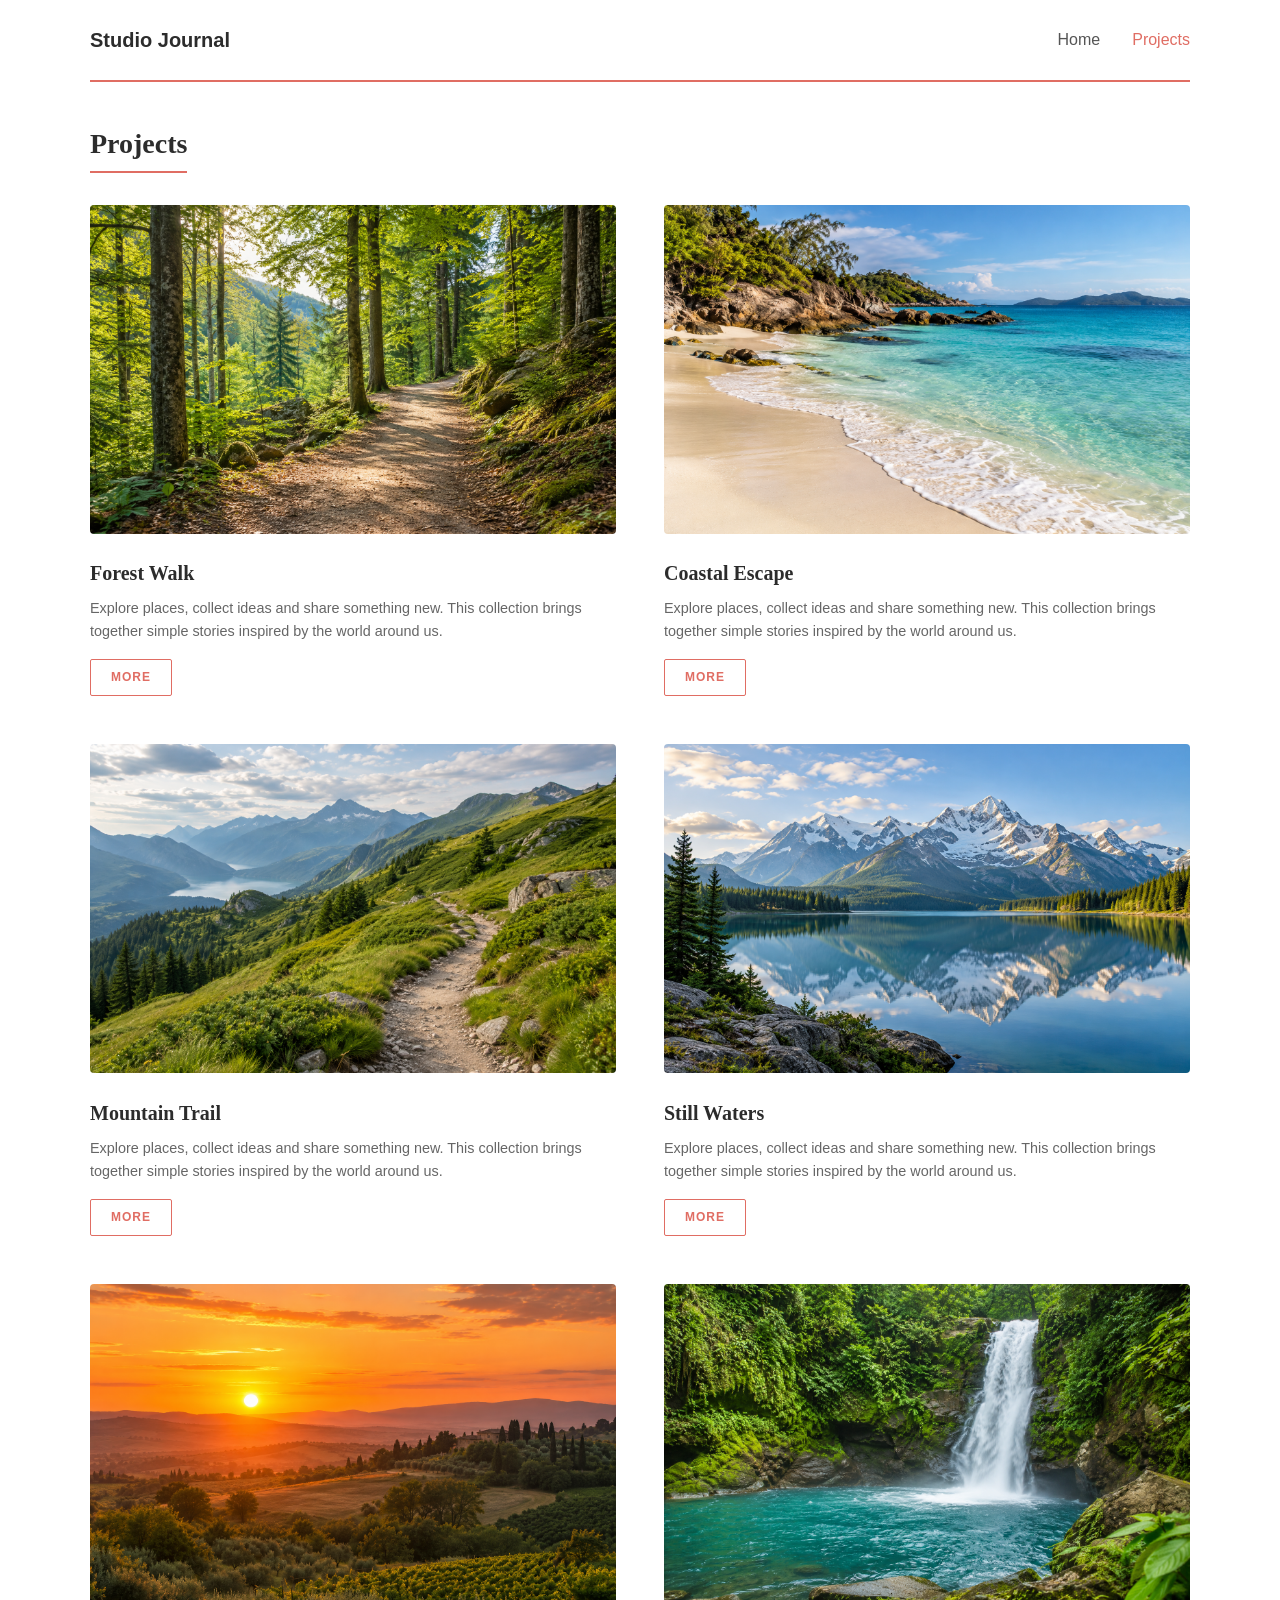
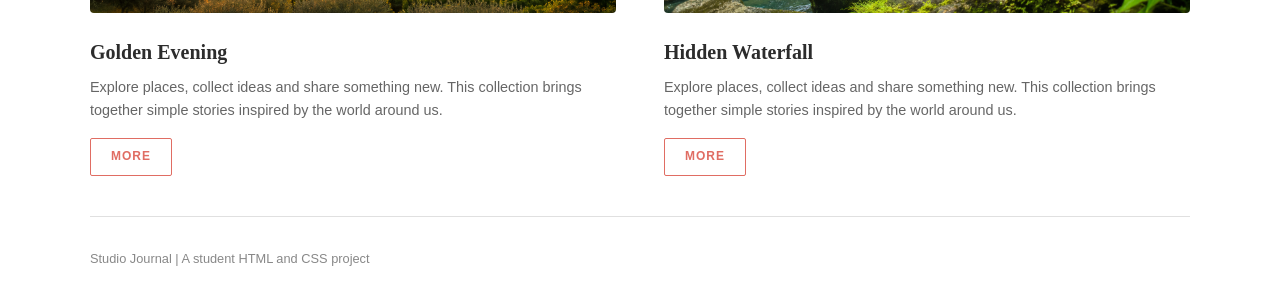
==== Lab Practical 2/projects.html @ 2cdd2081 "Completed Lab Practical 2" ====
<!DOCTYPE html>
<html lang="en">
<head>
    <meta charset="UTF-8">
    <meta name="viewport" content="width=device-width, initial-scale=1.0">
    <title>Studio Journal | Projects</title>
    <link rel="stylesheet" href="styles1.css">
</head>
<body>
    <header>
        <a class="logo" href="index.html"><strong>Studio Journal</strong></a>
        <nav>
            <a href="index.html">Home</a>
            <a href="projects.html" class="active" aria-current="page">Projects</a>
        </nav>
    </header>

    <main>
        <section>
            <h1 class="section-title">Projects</h1>
            <div class="projects">
                <article>
                    <img src="images/pic01.png" alt="Sunlit path through a green forest">
                    <h3>Forest Walk</h3>
                    <p>Explore places, collect ideas and share something new. This collection brings together simple stories inspired by the world around us.</p>
                    <a class="button" href="images/pic01.png">More</a>
                </article>
                <article>
                    <img src="images/pic02.png" alt="Sandy coastline beside turquoise water">
                    <h3>Coastal Escape</h3>
                    <p>Explore places, collect ideas and share something new. This collection brings together simple stories inspired by the world around us.</p>
                    <a class="button" href="images/pic02.png">More</a>
                </article>
                <article>
                    <img src="images/pic03.png" alt="Trail through green mountain hills">
                    <h3>Mountain Trail</h3>
                    <p>Explore places, collect ideas and share something new. This collection brings together simple stories inspired by the world around us.</p>
                    <a class="button" href="images/pic03.png">More</a>
                </article>
                <article>
                    <img src="images/pic04.png" alt="Lake reflecting distant mountains">
                    <h3>Still Waters</h3>
                    <p>Explore places, collect ideas and share something new. This collection brings together simple stories inspired by the world around us.</p>
                    <a class="button" href="images/pic04.png">More</a>
                </article>
                <article>
                    <img src="images/pic05.png" alt="Sunset over rolling countryside">
                    <h3>Golden Evening</h3>
                    <p>Explore places, collect ideas and share something new. This collection brings together simple stories inspired by the world around us.</p>
                    <a class="button" href="images/pic05.png">More</a>
                </article>
                <article>
                    <img src="images/pic06.png" alt="Waterfall surrounded by green plants">
                    <h3>Hidden Waterfall</h3>
                    <p>Explore places, collect ideas and share something new. This collection brings together simple stories inspired by the world around us.</p>
                    <a class="button" href="images/pic06.png">More</a>
                </article>
            </div>
        </section>
    </main>
    <footer>Studio Journal | A student HTML and CSS project</footer>
</body>
</html>
---- Lab Practical 2/styles1.css ----
*{
    margin: 0;
    padding: 0;
    box-sizing: border-box;
}

body{
    font-family: -apple-system, BlinkMacSystemFont, 'Segoe UI', Roboto, Arial, Helvetica, sans-serif;
    color: #4a4a4a; 
    background-color: #ffffff;
    line-height: 1.6;
    padding: 0 2rem;
}

/*--Header Styles*/
header{
    display: flex;
    justify-content: space-between;
    align-items: center;
    padding: 1.5rem 0;
    border-bottom: 2px solid #e06d63;
    max-width: 1100px;
    margin: 0 auto;
}

header .logo{
    font-size: 1.25rem;
    color: #2c2c2c;
    text-decoration: none;
}

nav{
    display: flex;
    gap: 2rem;
}

nav a{
    text-decoration: none;
    color: #555;
    font-weight: 500;
}

nav a.active{
    color: #e06d63;
}

/*--Main layout*/
main{
    max-width: 1100px;
    margin: 0 auto;
    padding: 2.5rem 0;
}

/*--Intro Section--*/
.intro{
    text-align: left;
    margin-bottom: 3rem;
}

.banner{
    width:100%;
    height: auto;
    max-height: 450px;
    object-fit: cover;
    border-radius: 4px;
    margin-bottom: 2rem;
}

.intro h1{
    font-size: 2.5rem;
    color: #2c2c2c;
    margin-bottom: 0.5rem;
    font-family: Georgia, serif;
}

.subtitle{
    font-size: 0.85rem;
    text-transform: uppercase;
    letter-spacing: 1.5px;
    color: #666;
    margin-bottom: 1.5rem;
    font-weight: bold;
}

.intro p{
    color: #666;
    max-width: 700px;
    margin-bottom: 1.5rem;
}

/*--Feature Section(Home Page)--*/
#features{
    border-top: 1px solid #e0e0e0;
    padding-top: 3rem;
    margin-top: 3rem;
}

#features h2{
    font-size: 1.75rem;
    color: #2c2c2c;
    margin-bottom: 2rem;
    font-family: Georgia, serif;
    border-bottom: 2px solid #e06d63;
    display: inline-block;
    padding-bottom: 0.25rem;
}

.features{
    display: grid;
    grid-template-columns: repeat(2, 1fr);
    gap: 2.5rem 3rem;
}

.feature {
    display: flex;
    align-items: flex-start;
    gap: 1.5rem;
}

.feature .icon{
    font-size: 1.75rem;
    color: #e06d63;
    line-height: 1;
    min-width: 30px;
}

.feature h3{
    font-size: 1.15rem;
    color: #2c2c2c;
    margin-bottom: 0.5rem;
    font-family: Georgia, serif;

}

.feature p{
    font-size: 0.9rem;
    color: #666;
}

/*--projects Section--*/
.section-title{
    font-size: 1.75rem;
    color: #2c2c2c;
    margin-bottom: 2rem;
    font-family: Georgia, serif;
    border-bottom: 2px solid #e06d63;
    display: inline-block;
    padding-bottom: 0.25rem;
}

.projects{
    display: grid;
    grid-template-columns: repeat(2, 1fr);
    gap: 3rem 3rem;
}

.projects article img{
    width: 100%;
    height: auto;
    aspect-ratio: 16 / 10;
    object-fit: cover;
    border-radius: 4px;
    margin-bottom: 1rem;
}

.projects article h3{
    font-size: 1.25rem;
    color: #2c2c2c;
    margin-bottom: 0.5rem;
    font-family: Georgia, serif;
}

.projects article p{
    color: #666;
    font-size: 0.9rem;
    margin-bottom: 1rem;
}

/*---buttons---*/
.button{
    display: inline-block;
    padding: 0.5rem 1.25rem;
    border: 1px solid #e06d63;
    color: #e06d63;
    text-decoration: none;
    text-transform: uppercase;
    font-size: 0.75rem;
    letter-spacing: 1px;
    font-weight: bold;
    border-radius: 2px;
    transition: background 0.2s, color 0.2s;
}

.button:hover{
    background-color: #e06d63;
    color: #ffffff;
}

/*---footer---*/
footer{
    max-width: 1100px;
    margin: 0 auto;
    padding: 2rem 0;
    border-top: 1px solid #e0e0e0;
    font-size: 0.8rem;
    color: #888;
}

/*---responsive---*/
@media (max-width: 768px){
    .features,
    .projects{
        grid-template-columns: 1fr;
    }

    body{
        padding: 0 1rem;
    }
}
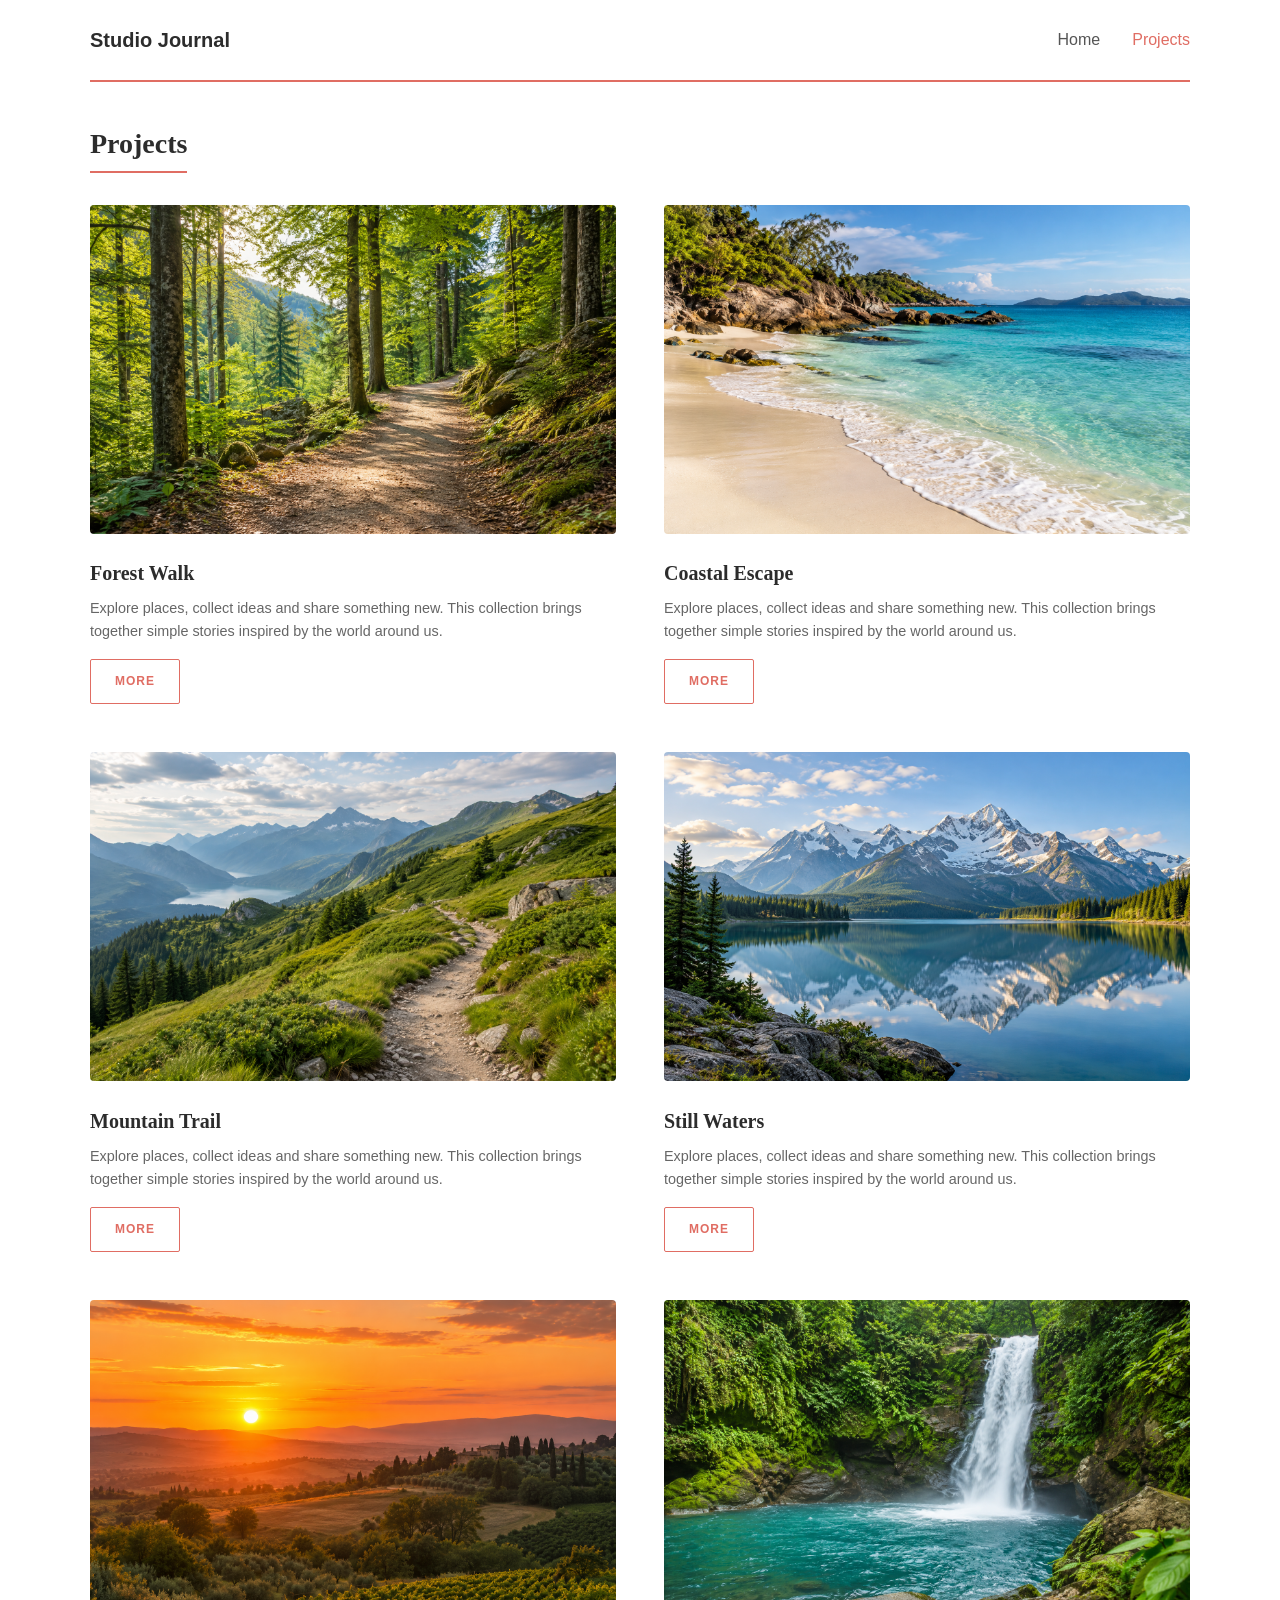
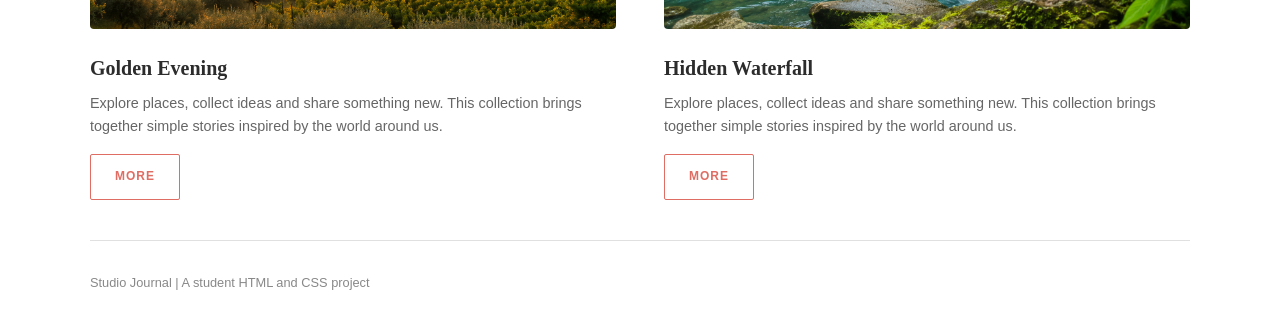
==== commit 79f1e57b: "Lab Practical 2" ====
--- a/Lab Practical 2/projects.html
+++ b/Lab Practical 2/projects.html
@@ -4,7 +4,7 @@
     <meta charset="UTF-8">
     <meta name="viewport" content="width=device-width, initial-scale=1.0">
     <title>Studio Journal | Projects</title>
-    <link rel="stylesheet" href="styles1.css">
+    <link rel="stylesheet" href="styles.css">
 </head>
 <body>
     <header>
--- a/Lab Practical 2/styles.css
+++ b/Lab Practical 2/styles.css
@@ -0,0 +1,219 @@
+/* --- Global Styles --- */
+*{
+    margin: 0;
+    padding: 0;
+    box-sizing: border-box;
+}
+
+body {
+    font-family: -apple-system, BlinkMacSystemFont, "Segoe UI", Roboto, Helvetica, Arial, sans-serif;
+    color: #4a4a4a;
+    background-color: #ffffff;
+    line-height: 1.6;
+    padding: 0 2rem;
+}
+
+/* --- Header --- */
+header {
+    display: flex;
+    justify-content: space-between;
+    align-items: center;
+    padding: 1.5rem 0;
+    border-bottom: 2px solid #e06d63;
+    max-width: 1100px;
+    margin: 0 auto;
+}
+
+header .logo {
+    font-size: 1.25rem;
+    color: #2c2c2c;
+    text-decoration: none;
+}
+
+nav {
+    display: flex;
+    gap: 2rem;
+}
+
+nav a {
+    text-decoration: none;
+    color: #555;
+    font-weight: 500;
+}
+
+nav a.active {
+    color: #e06d63;
+}
+
+/* --- Main Layout --- */
+main {
+    max-width: 1100px;
+    margin: 0 auto;
+    padding: 2.5rem 0;
+}
+
+/* --- Intro Section (Home Page) --- */
+.intro {
+    text-align: left;
+    margin-bottom: 3rem;
+}
+
+.banner {
+    width: 100%;
+    height: auto;
+    max-height: 450px;
+    object-fit: cover;
+    border-radius: 4px;
+    margin-bottom: 2rem;
+}
+
+.intro h1 {
+    font-size: 2.5rem;
+    color: #2c2c2c;
+    margin-bottom: 0.5rem;
+    font-family: Georgia, serif;
+}
+
+.subtitle {
+    font-size: 0.85rem;
+    text-transform: uppercase;
+    letter-spacing: 1.5px;
+    color: #666;
+    margin-bottom: 1.5rem;
+    font-weight: bold;
+}
+
+.intro p {
+    color: #666;
+    max-width: 700px;
+    margin-bottom: 1.5rem;
+}
+
+/* --- Features Section (Home Page) --- */
+#features {
+    border-top: 1px solid #e0e0e0;
+    padding-top: 3rem;
+    margin-top: 3rem;
+}
+
+#features h2 {
+    font-size: 1.75rem;
+    color: #2c2c2c;
+    margin-bottom: 2rem;
+    font-family: Georgia, serif;
+    border-bottom: 2px solid #e06d63;
+    display: inline-block;
+    padding-bottom: 0.25rem;
+}
+
+.features {
+    display: grid;
+    grid-template-columns: repeat(2, 1fr);
+    gap: 2.5rem 3rem;
+}
+
+.feature {
+    display: flex;
+    align-items: flex-start;
+    gap: 1.5rem;
+}
+
+.feature .icon {
+    font-size: 2rem;
+    color: #e06d63;
+    line-height: 1;
+    min-width: 30px;
+}
+
+.feature h3 {
+    font-size: 1.15rem;
+    color: #2c2c2c;
+    margin-bottom: 0.5rem;
+    font-family: Georgia, serif;
+}
+
+.feature p {
+    font-size: 0.9rem;
+    color: #666;
+}
+
+/* --- Projects Section (Projects Page) --- */
+.section-title {
+    font-size: 1.75rem;
+    color: #2c2c2c;
+    margin-bottom: 2rem;
+    font-family: Georgia, serif;
+    border-bottom: 2px solid #e06d63;
+    display: inline-block;
+    padding-bottom: 0.25rem;
+}
+
+.projects {
+    display: grid;
+    grid-template-columns: repeat(2, 1fr);
+    gap: 3rem 3rem;
+}
+
+.projects article img {
+    width: 100%;
+    height: auto;
+    aspect-ratio: 16 / 10;
+    object-fit: cover;
+    border-radius: 4px;
+    margin-bottom: 1rem;
+}
+
+.projects article h3 {
+    font-size: 1.25rem;
+    color: #2c2c2c;
+    margin-bottom: 0.5rem;
+    font-family: Georgia, serif;
+}
+
+.projects article p {
+    font-size: 0.9rem;
+    color: #666;
+    margin-bottom: 1rem;
+}
+
+/* --- Buttons --- */
+.button {
+    display: inline-block;
+    padding: 0.75rem 1.5rem;
+    border: 1px solid #e06d63;
+    color: #e06d63;
+    text-decoration: none;
+    text-transform: uppercase;
+    font-size: 0.75rem;
+    letter-spacing: 1px;
+    font-weight: bold;
+    border-radius: 2px;
+    transition: background 0.2s, color 0.2s;
+}
+
+.button:hover {
+    background-color: #e06d63;
+    color: #ffffff;
+}
+
+/* --- Footer --- */
+footer {
+    max-width: 1100px;
+    margin: 0 auto;
+    padding: 2rem 0;
+    border-top: 1px solid #e0e0e0;
+    font-size: 0.8rem;
+    color: #888;
+}
+
+/* --- Responsive Design --- */
+@media (max-width: 768px) {
+    .features,
+    .projects {
+        grid-template-columns: 1fr;
+    }
+    
+    body {
+        padding: 0 1rem;
+    }
+}
